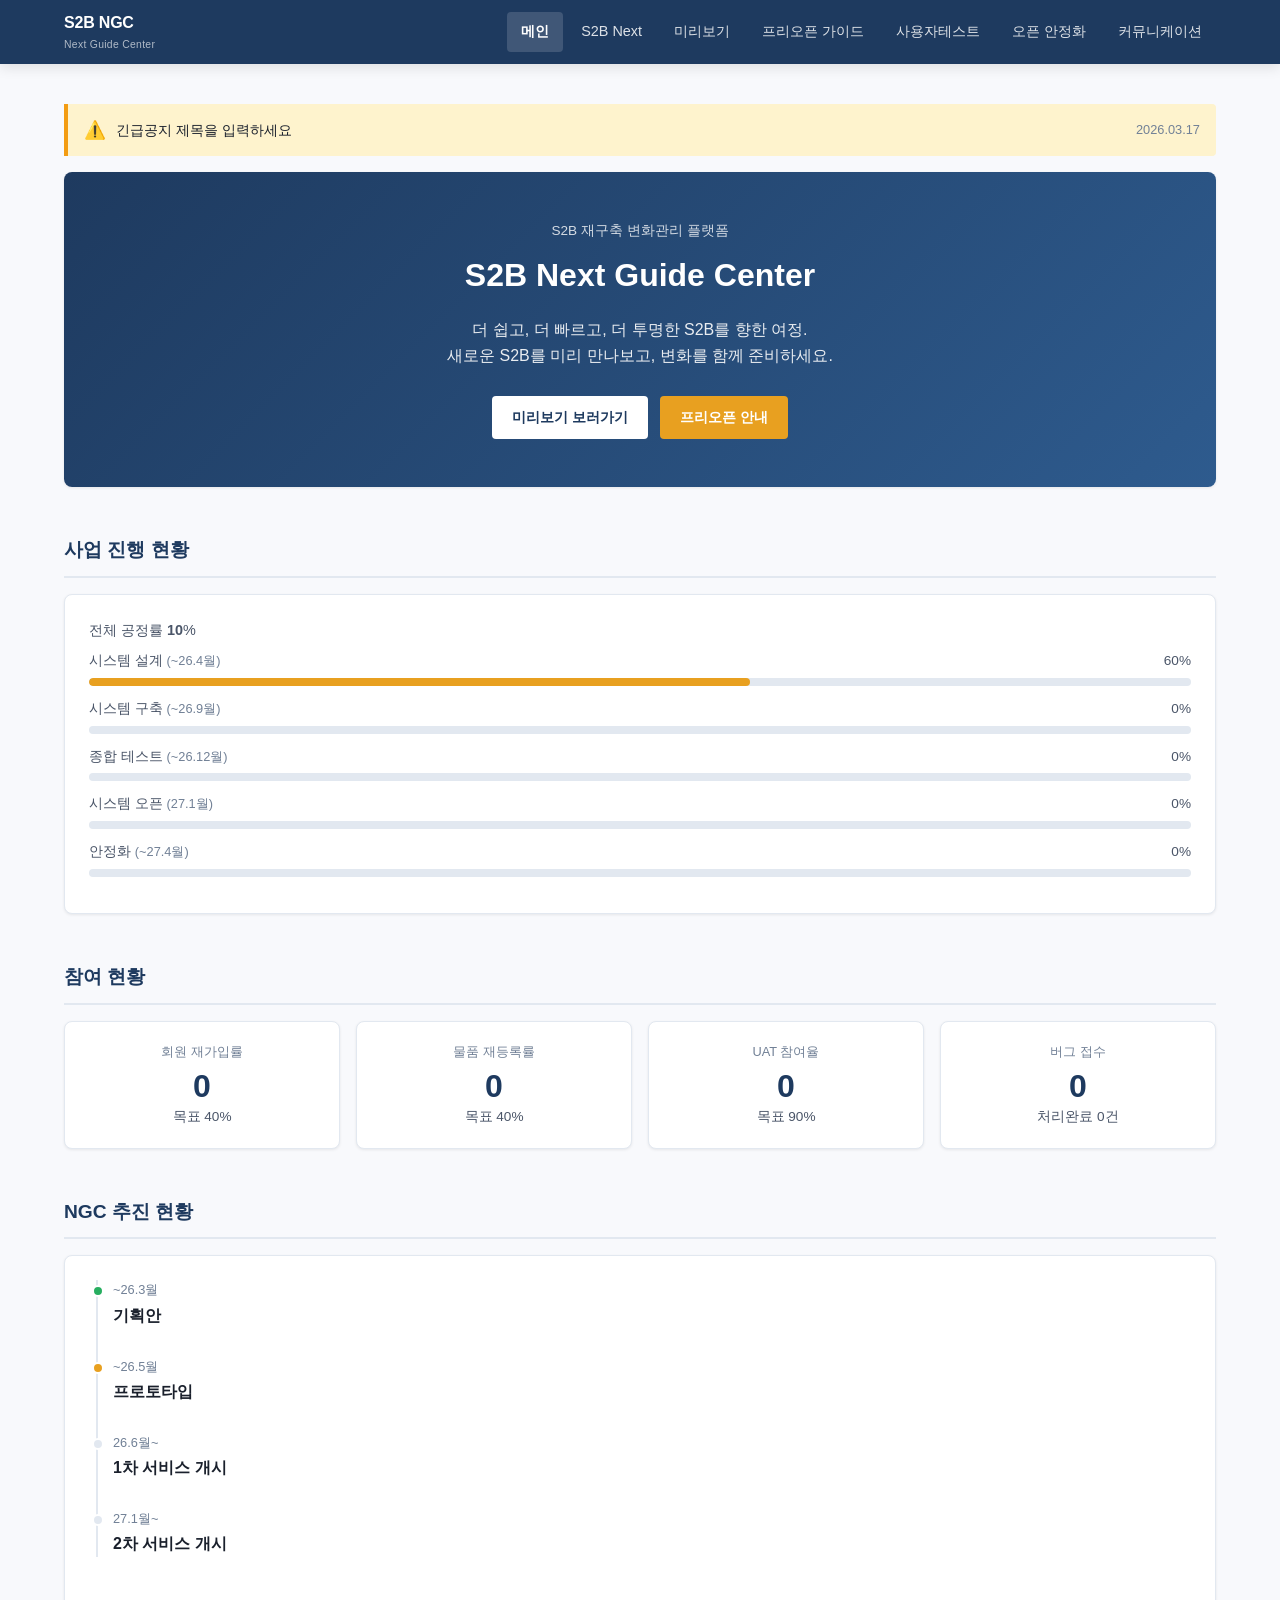
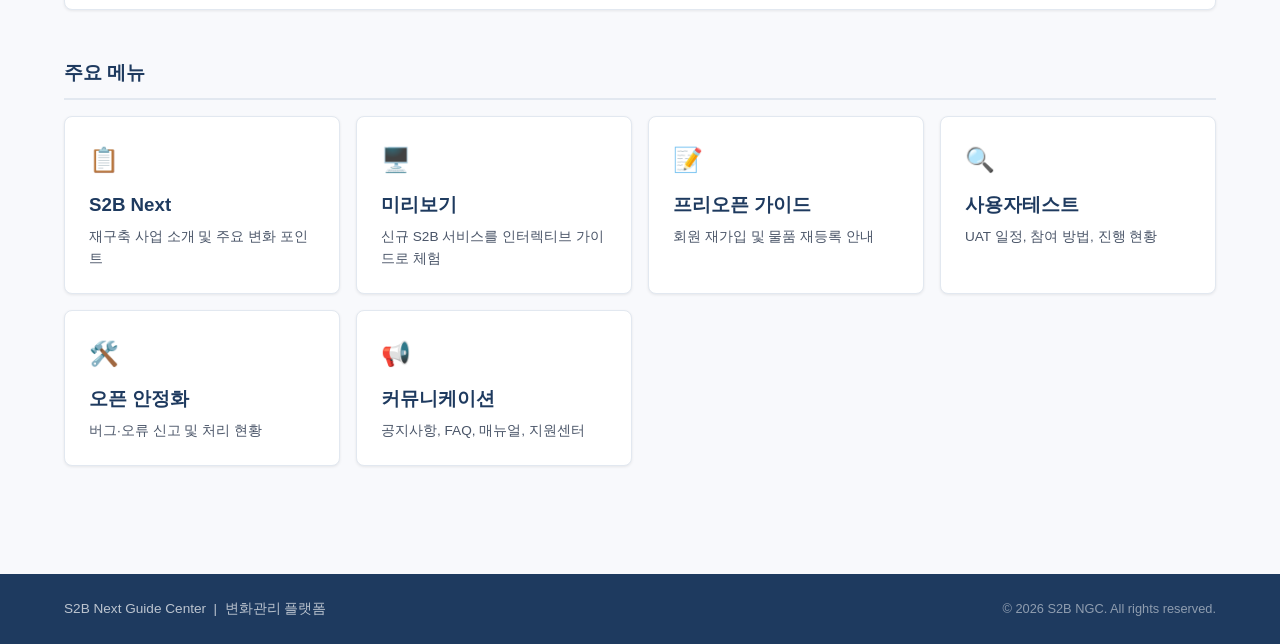
==== index.html @ f14015ec "Initial project setup: S2B NGC static website - Directory structure, CSS, JS, JSON data files, all H" ====
<!DOCTYPE html>
<html lang="ko">
<head>
  <meta charset="UTF-8">
  <meta name="viewport" content="width=device-width, initial-scale=1.0">
  <meta name="description" content="S2B 재구축 변화관리 플랫폼 - Next Guide Center">
  <title>메인 | S2B NGC</title>
  <link rel="stylesheet" href="css/style.css">
</head>
<body>

  <div id="header-mount"></div>

  <main>
    <div class="container">

      <!-- 긴급공지 -->
      <div id="urgent-notices"></div>

      <!-- 히어로 -->
      <section class="card" style="text-align:center; padding: 48px 24px; background: linear-gradient(135deg, var(--color-primary) 0%, var(--color-primary-lt) 100%); color:#fff; border:none;">
        <p style="font-size:.85rem; opacity:.8; margin-bottom:8px;">S2B 재구축 변화관리 플랫폼</p>
        <h1 style="font-size:2rem; font-weight:800; margin-bottom:16px;">S2B Next Guide Center</h1>
        <p style="font-size:1rem; opacity:.9; max-width:540px; margin:0 auto 28px;">
          더 쉽고, 더 빠르고, 더 투명한 S2B를 향한 여정.<br>
          새로운 S2B를 미리 만나보고, 변화를 함께 준비하세요.
        </p>
        <div style="display:flex; gap:12px; justify-content:center; flex-wrap:wrap;">
          <a href="preview.html"  class="btn" style="background:#fff; color:var(--color-primary);">미리보기 보러가기</a>
          <a href="preopen.html" class="btn" style="background:var(--color-accent); color:#fff;">프리오픈 안내</a>
        </div>
      </section>

      <!-- 사업 진행 현황 -->
      <section>
        <h2 class="section-title">사업 진행 현황</h2>
        <div class="card">
          <div style="margin-bottom:8px; font-size:.9rem; color:var(--color-text-sub);">
            전체 공정률 <strong id="overall-rate">-</strong>%
          </div>
          <div id="phase-progress"></div>
        </div>
      </section>

      <!-- 참여 현황 통계 -->
      <section>
        <h2 class="section-title">참여 현황</h2>
        <div class="stat-grid" id="stat-grid"></div>
      </section>

      <!-- S2B NGC 추진 현황 -->
      <section>
        <h2 class="section-title">NGC 추진 현황</h2>
        <div class="card">
          <div class="timeline" id="ngc-timeline"></div>
        </div>
      </section>

      <!-- 바로가기 카드 -->
      <section>
        <h2 class="section-title">주요 메뉴</h2>
        <div style="display:grid; grid-template-columns: repeat(auto-fit, minmax(220px, 1fr)); gap:16px;">
          <a href="s2b-next.html" class="card" style="display:block; text-decoration:none;">
            <div style="font-size:1.5rem; margin-bottom:10px;">📋</div>
            <h3 style="font-weight:700; margin-bottom:6px; color:var(--color-primary);">S2B Next</h3>
            <p style="font-size:.85rem; color:var(--color-text-sub);">재구축 사업 소개 및 주요 변화 포인트</p>
          </a>
          <a href="preview.html" class="card" style="display:block; text-decoration:none;">
            <div style="font-size:1.5rem; margin-bottom:10px;">🖥️</div>
            <h3 style="font-weight:700; margin-bottom:6px; color:var(--color-primary);">미리보기</h3>
            <p style="font-size:.85rem; color:var(--color-text-sub);">신규 S2B 서비스를 인터렉티브 가이드로 체험</p>
          </a>
          <a href="preopen.html" class="card" style="display:block; text-decoration:none;">
            <div style="font-size:1.5rem; margin-bottom:10px;">📝</div>
            <h3 style="font-weight:700; margin-bottom:6px; color:var(--color-primary);">프리오픈 가이드</h3>
            <p style="font-size:.85rem; color:var(--color-text-sub);">회원 재가입 및 물품 재등록 안내</p>
          </a>
          <a href="uat.html" class="card" style="display:block; text-decoration:none;">
            <div style="font-size:1.5rem; margin-bottom:10px;">🔍</div>
            <h3 style="font-weight:700; margin-bottom:6px; color:var(--color-primary);">사용자테스트</h3>
            <p style="font-size:.85rem; color:var(--color-text-sub);">UAT 일정, 참여 방법, 진행 현황</p>
          </a>
          <a href="stabilization.html" class="card" style="display:block; text-decoration:none;">
            <div style="font-size:1.5rem; margin-bottom:10px;">🛠️</div>
            <h3 style="font-weight:700; margin-bottom:6px; color:var(--color-primary);">오픈 안정화</h3>
            <p style="font-size:.85rem; color:var(--color-text-sub);">버그·오류 신고 및 처리 현황</p>
          </a>
          <a href="communication.html" class="card" style="display:block; text-decoration:none;">
            <div style="font-size:1.5rem; margin-bottom:10px;">📢</div>
            <h3 style="font-weight:700; margin-bottom:6px; color:var(--color-primary);">커뮤니케이션</h3>
            <p style="font-size:.85rem; color:var(--color-text-sub);">공지사항, FAQ, 매뉴얼, 지원센터</p>
          </a>
        </div>
      </section>

    </div>
  </main>

  <div id="footer-mount"></div>

  <script src="js/components.js"></script>
  <script src="js/app.js"></script>
  <script>
    document.addEventListener('DOMContentLoaded', async () => {
      const data = await loadData('data/main.json');
      if (!data) return;

      // 긴급공지
      const urgentEl = document.getElementById('urgent-notices');
      const urgent = data.notices.filter(n => n.type === 'urgent');
      urgentEl.innerHTML = urgent.map(n => `
        <div class="urgent-banner">
          <span class="urgent-icon">⚠️</span>
          <span class="urgent-text">${n.title}</span>
          <span class="urgent-date">${formatDate(n.date)}</span>
        </div>
      `).join('');

      // 전체 공정률
      document.getElementById('overall-rate').textContent = data.projectProgress.overall;

      // 단계별 진행률
      const phaseEl = document.getElementById('phase-progress');
      phaseEl.innerHTML = data.projectProgress.phases.map(p => `
        <div class="progress-wrap">
          <div class="progress-label">
            <span>${p.name} <span style="font-size:.8rem; color:var(--color-text-muted);">(${p.period})</span></span>
            <span>${p.rate}%</span>
          </div>
          <div class="progress-bar">
            <div class="progress-fill ${p.status === 'active' ? 'accent' : p.status === 'done' ? 'success' : ''}"
                 style="width:${p.rate}%"></div>
          </div>
        </div>
      `).join('');

      // 통계 카드
      const s = data.stats;
      renderStatCards('stat-grid', [
        { label: '회원 재가입률',  value: s.memberReregister.current,  unit: `목표 ${s.memberReregister.target}%`,  color: '' },
        { label: '물품 재등록률',  value: s.productReregister.current, unit: `목표 ${s.productReregister.target}%`, color: '' },
        { label: 'UAT 참여율',     value: s.uatProgress.current,       unit: `목표 ${s.uatProgress.target}%`,       color: '' },
        { label: '버그 접수',      value: s.bugBounty.total,           unit: `처리완료 ${s.bugBounty.completed}건`, color: '' },
      ]);

      // NGC 타임라인
      const tlEl = document.getElementById('ngc-timeline');
      tlEl.innerHTML = data.ngcProgress.phases.map(p => `
        <div class="timeline-item ${p.status}">
          <div class="timeline-period">${p.period}</div>
          <div class="timeline-label">${p.name}</div>
        </div>
      `).join('');
    });
  </script>
</body>
</html>
---- css/style.css ----
/* ============================================================
   S2B NGC - style.css
   반응형: PC(1024px+) / Mobile(~767px)
   ============================================================ */

/* ── CSS 변수 ── */
:root {
  --color-primary:     #1E3A5F;
  --color-primary-lt:  #2E5B8E;
  --color-accent:      #E8A020;
  --color-success:     #27AE60;
  --color-danger:      #E74C3C;
  --color-warning:     #F39C12;

  --color-bg:          #F8F9FC;
  --color-surface:     #FFFFFF;
  --color-border:      #E2E8F0;

  --color-text:        #1A202C;
  --color-text-sub:    #4A5568;
  --color-text-muted:  #718096;

  --font-base:         'Noto Sans KR', 'Apple SD Gothic Neo', sans-serif;
  --font-size-base:    16px;

  --radius-sm:         4px;
  --radius-md:         8px;
  --radius-lg:         12px;

  --shadow-sm:         0 1px 3px rgba(0,0,0,.08);
  --shadow-md:         0 4px 12px rgba(0,0,0,.10);

  --header-height:     64px;
  --container-width:   1200px;
  --gap:               24px;
}

/* ── 리셋 ── */
*, *::before, *::after { box-sizing: border-box; margin: 0; padding: 0; }
html { font-size: var(--font-size-base); scroll-behavior: smooth; }
body {
  font-family: var(--font-base);
  color: var(--color-text);
  background: var(--color-bg);
  line-height: 1.6;
  min-height: 100vh;
  display: flex;
  flex-direction: column;
}
a { color: inherit; text-decoration: none; }
ul, ol { list-style: none; }
img { max-width: 100%; display: block; }
button { cursor: pointer; font-family: inherit; border: none; background: none; }

/* ── 레이아웃 ── */
.container {
  width: 100%;
  max-width: var(--container-width);
  margin: 0 auto;
  padding: 0 var(--gap);
}
main { flex: 1; padding: 40px 0 60px; }
.page-title {
  font-size: 1.75rem;
  font-weight: 700;
  color: var(--color-primary);
  margin-bottom: 8px;
}
.page-desc {
  color: var(--color-text-sub);
  margin-bottom: 40px;
}
section { margin-bottom: 48px; }
.section-title {
  font-size: 1.2rem;
  font-weight: 700;
  color: var(--color-primary);
  margin-bottom: 16px;
  padding-bottom: 10px;
  border-bottom: 2px solid var(--color-border);
}

/* ── 헤더 ── */
#site-header {
  position: sticky;
  top: 0;
  z-index: 100;
  height: var(--header-height);
  background: var(--color-primary);
  box-shadow: var(--shadow-md);
}
#site-header .container {
  display: flex;
  align-items: center;
  justify-content: space-between;
  height: 100%;
}
.header-logo {
  display: flex;
  flex-direction: column;
  gap: 1px;
}
.header-logo .logo-title {
  font-size: 1rem;
  font-weight: 700;
  color: #fff;
  letter-spacing: -.2px;
}
.header-logo .logo-sub {
  font-size: .65rem;
  color: rgba(255,255,255,.65);
  letter-spacing: .3px;
}

/* GNB */
.gnb { display: flex; gap: 4px; }
.gnb a {
  display: block;
  padding: 8px 14px;
  font-size: .9rem;
  color: rgba(255,255,255,.85);
  border-radius: var(--radius-sm);
  transition: background .15s, color .15s;
  white-space: nowrap;
}
.gnb a:hover,
.gnb a.active {
  background: rgba(255,255,255,.15);
  color: #fff;
}
.gnb a.active { font-weight: 700; }

/* 햄버거 버튼 (모바일 전용) */
.menu-toggle {
  display: none;
  flex-direction: column;
  gap: 5px;
  padding: 6px;
}
.menu-toggle span {
  display: block;
  width: 24px;
  height: 2px;
  background: #fff;
  border-radius: 2px;
  transition: transform .25s, opacity .25s;
}
.menu-toggle.open span:nth-child(1) { transform: translateY(7px) rotate(45deg); }
.menu-toggle.open span:nth-child(2) { opacity: 0; }
.menu-toggle.open span:nth-child(3) { transform: translateY(-7px) rotate(-45deg); }

/* ── 푸터 ── */
#site-footer {
  background: var(--color-primary);
  color: rgba(255,255,255,.7);
  padding: 24px 0;
  font-size: .85rem;
}
#site-footer .container {
  display: flex;
  align-items: center;
  justify-content: space-between;
  flex-wrap: wrap;
  gap: 8px;
}
.footer-copy { color: rgba(255,255,255,.5); font-size: .8rem; }

/* ── 공통 컴포넌트 ── */

/* 배지 */
.badge {
  display: inline-block;
  padding: 2px 8px;
  border-radius: 20px;
  font-size: .75rem;
  font-weight: 600;
}
.badge-urgent  { background: #FEE2E2; color: var(--color-danger); }
.badge-notice  { background: #DBEAFE; color: #1D4ED8; }
.badge-new     { background: #D1FAE5; color: #065F46; }
.badge-info    { background: #E0E7FF; color: #3730A3; }

/* 카드 */
.card {
  background: var(--color-surface);
  border: 1px solid var(--color-border);
  border-radius: var(--radius-md);
  padding: 24px;
  box-shadow: var(--shadow-sm);
}

/* 통계 카드 */
.stat-grid {
  display: grid;
  grid-template-columns: repeat(auto-fit, minmax(200px, 1fr));
  gap: 16px;
}
.stat-card {
  background: var(--color-surface);
  border: 1px solid var(--color-border);
  border-radius: var(--radius-md);
  padding: 20px;
  text-align: center;
  box-shadow: var(--shadow-sm);
}
.stat-card .stat-label {
  font-size: .8rem;
  color: var(--color-text-muted);
  margin-bottom: 8px;
}
.stat-card .stat-value {
  font-size: 2rem;
  font-weight: 700;
  color: var(--color-primary);
  line-height: 1;
}
.stat-card .stat-unit {
  font-size: .85rem;
  color: var(--color-text-sub);
  margin-top: 4px;
}

/* 진행률 바 */
.progress-wrap { margin-bottom: 12px; }
.progress-label {
  display: flex;
  justify-content: space-between;
  font-size: .85rem;
  margin-bottom: 6px;
  color: var(--color-text-sub);
}
.progress-bar {
  height: 8px;
  background: var(--color-border);
  border-radius: 4px;
  overflow: hidden;
}
.progress-fill {
  height: 100%;
  background: var(--color-primary-lt);
  border-radius: 4px;
  transition: width .6s ease;
}
.progress-fill.accent { background: var(--color-accent); }
.progress-fill.success { background: var(--color-success); }

/* 공지 목록 */
.notice-list { display: flex; flex-direction: column; gap: 0; }
.notice-item {
  display: flex;
  align-items: center;
  gap: 12px;
  padding: 14px 0;
  border-bottom: 1px solid var(--color-border);
  font-size: .9rem;
}
.notice-item:last-child { border-bottom: none; }
.notice-item .notice-title {
  flex: 1;
  overflow: hidden;
  white-space: nowrap;
  text-overflow: ellipsis;
}
.notice-item .notice-date { color: var(--color-text-muted); font-size: .8rem; flex-shrink: 0; }

/* 버튼 */
.btn {
  display: inline-flex;
  align-items: center;
  gap: 6px;
  padding: 10px 20px;
  border-radius: var(--radius-sm);
  font-size: .9rem;
  font-weight: 600;
  transition: opacity .15s, transform .1s;
}
.btn:hover { opacity: .88; transform: translateY(-1px); }
.btn-primary { background: var(--color-primary); color: #fff; }
.btn-accent  { background: var(--color-accent); color: #fff; }
.btn-outline {
  background: transparent;
  color: var(--color-primary);
  border: 1.5px solid var(--color-primary);
}

/* 긴급공지 배너 */
.urgent-banner {
  background: #FEF3CD;
  border-left: 4px solid var(--color-warning);
  border-radius: 0 var(--radius-sm) var(--radius-sm) 0;
  padding: 12px 16px;
  margin-bottom: 16px;
  display: flex;
  align-items: center;
  gap: 10px;
  font-size: .9rem;
}
.urgent-banner .urgent-icon { font-size: 1.1rem; flex-shrink: 0; }
.urgent-banner .urgent-text { flex: 1; }
.urgent-banner .urgent-date { color: var(--color-text-muted); font-size: .8rem; flex-shrink: 0; }

/* 타임라인 */
.timeline { position: relative; padding-left: 24px; }
.timeline::before {
  content: '';
  position: absolute;
  left: 7px; top: 0; bottom: 0;
  width: 2px;
  background: var(--color-border);
}
.timeline-item { position: relative; margin-bottom: 28px; }
.timeline-item::before {
  content: '';
  position: absolute;
  left: -21px;
  top: 5px;
  width: 12px;
  height: 12px;
  border-radius: 50%;
  background: var(--color-border);
  border: 2px solid var(--color-surface);
}
.timeline-item.done::before   { background: var(--color-success); }
.timeline-item.active::before { background: var(--color-accent); }
.timeline-item.upcoming::before { background: var(--color-border); }
.timeline-period { font-size: .8rem; color: var(--color-text-muted); margin-bottom: 2px; }
.timeline-label  { font-weight: 600; }

/* FAQ 아코디언 */
.faq-list { display: flex; flex-direction: column; gap: 8px; }
.faq-item { border: 1px solid var(--color-border); border-radius: var(--radius-md); overflow: hidden; }
.faq-question {
  width: 100%;
  display: flex;
  align-items: center;
  justify-content: space-between;
  padding: 16px 20px;
  font-size: .95rem;
  font-weight: 600;
  text-align: left;
  background: var(--color-surface);
  transition: background .15s;
}
.faq-question:hover { background: var(--color-bg); }
.faq-question .faq-arrow {
  font-size: .8rem;
  transition: transform .25s;
  flex-shrink: 0;
}
.faq-item.open .faq-arrow { transform: rotate(180deg); }
.faq-answer {
  display: none;
  padding: 0 20px 16px;
  font-size: .9rem;
  color: var(--color-text-sub);
  line-height: 1.7;
}
.faq-item.open .faq-answer { display: block; }

/* 체크리스트 */
.checklist { display: flex; flex-direction: column; gap: 10px; }
.checklist-item {
  display: flex;
  align-items: flex-start;
  gap: 10px;
  font-size: .9rem;
}
.checklist-item input[type="checkbox"] {
  width: 18px; height: 18px;
  margin-top: 2px;
  accent-color: var(--color-primary);
  flex-shrink: 0;
}

/* ── 미리보기 전용: PC 전용 안내 ── */
.pc-only-notice {
  display: none;
  text-align: center;
  padding: 60px 20px;
  color: var(--color-text-sub);
}
.pc-only-notice .pc-only-icon { font-size: 3rem; margin-bottom: 16px; }
.pc-only-notice p { font-size: 1rem; }
.preview-frame-wrap {
  width: 100%;
  border: 1px solid var(--color-border);
  border-radius: var(--radius-md);
  overflow: hidden;
  background: #fff;
}
.preview-frame-wrap iframe {
  width: 100%;
  min-height: 700px;
  border: none;
  display: block;
}

/* ── 반응형: 모바일 (~ 767px) ── */
@media (max-width: 767px) {
  :root {
    --font-size-base: 15px;
    --gap: 16px;
  }

  main { padding: 24px 0 48px; }
  .page-title { font-size: 1.4rem; }

  /* 헤더: 햄버거 메뉴 */
  .menu-toggle { display: flex; }
  .gnb {
    display: none;
    position: absolute;
    top: var(--header-height);
    left: 0;
    right: 0;
    flex-direction: column;
    gap: 0;
    background: var(--color-primary);
    padding: 8px 0 16px;
    box-shadow: var(--shadow-md);
  }
  .gnb.open { display: flex; }
  .gnb a {
    padding: 12px 24px;
    border-radius: 0;
    font-size: 1rem;
  }

  /* 통계 그리드: 2열 */
  .stat-grid { grid-template-columns: repeat(2, 1fr); }

  /* 미리보기: 모바일 숨김 */
  .preview-content  { display: none; }
  .pc-only-notice   { display: block; }

  /* 푸터 */
  #site-footer .container { flex-direction: column; align-items: flex-start; }
}

/* 태블릿 (768px ~ 1023px) */
@media (min-width: 768px) and (max-width: 1023px) {
  :root { --container-width: 960px; }
  .stat-grid { grid-template-columns: repeat(3, 1fr); }
}
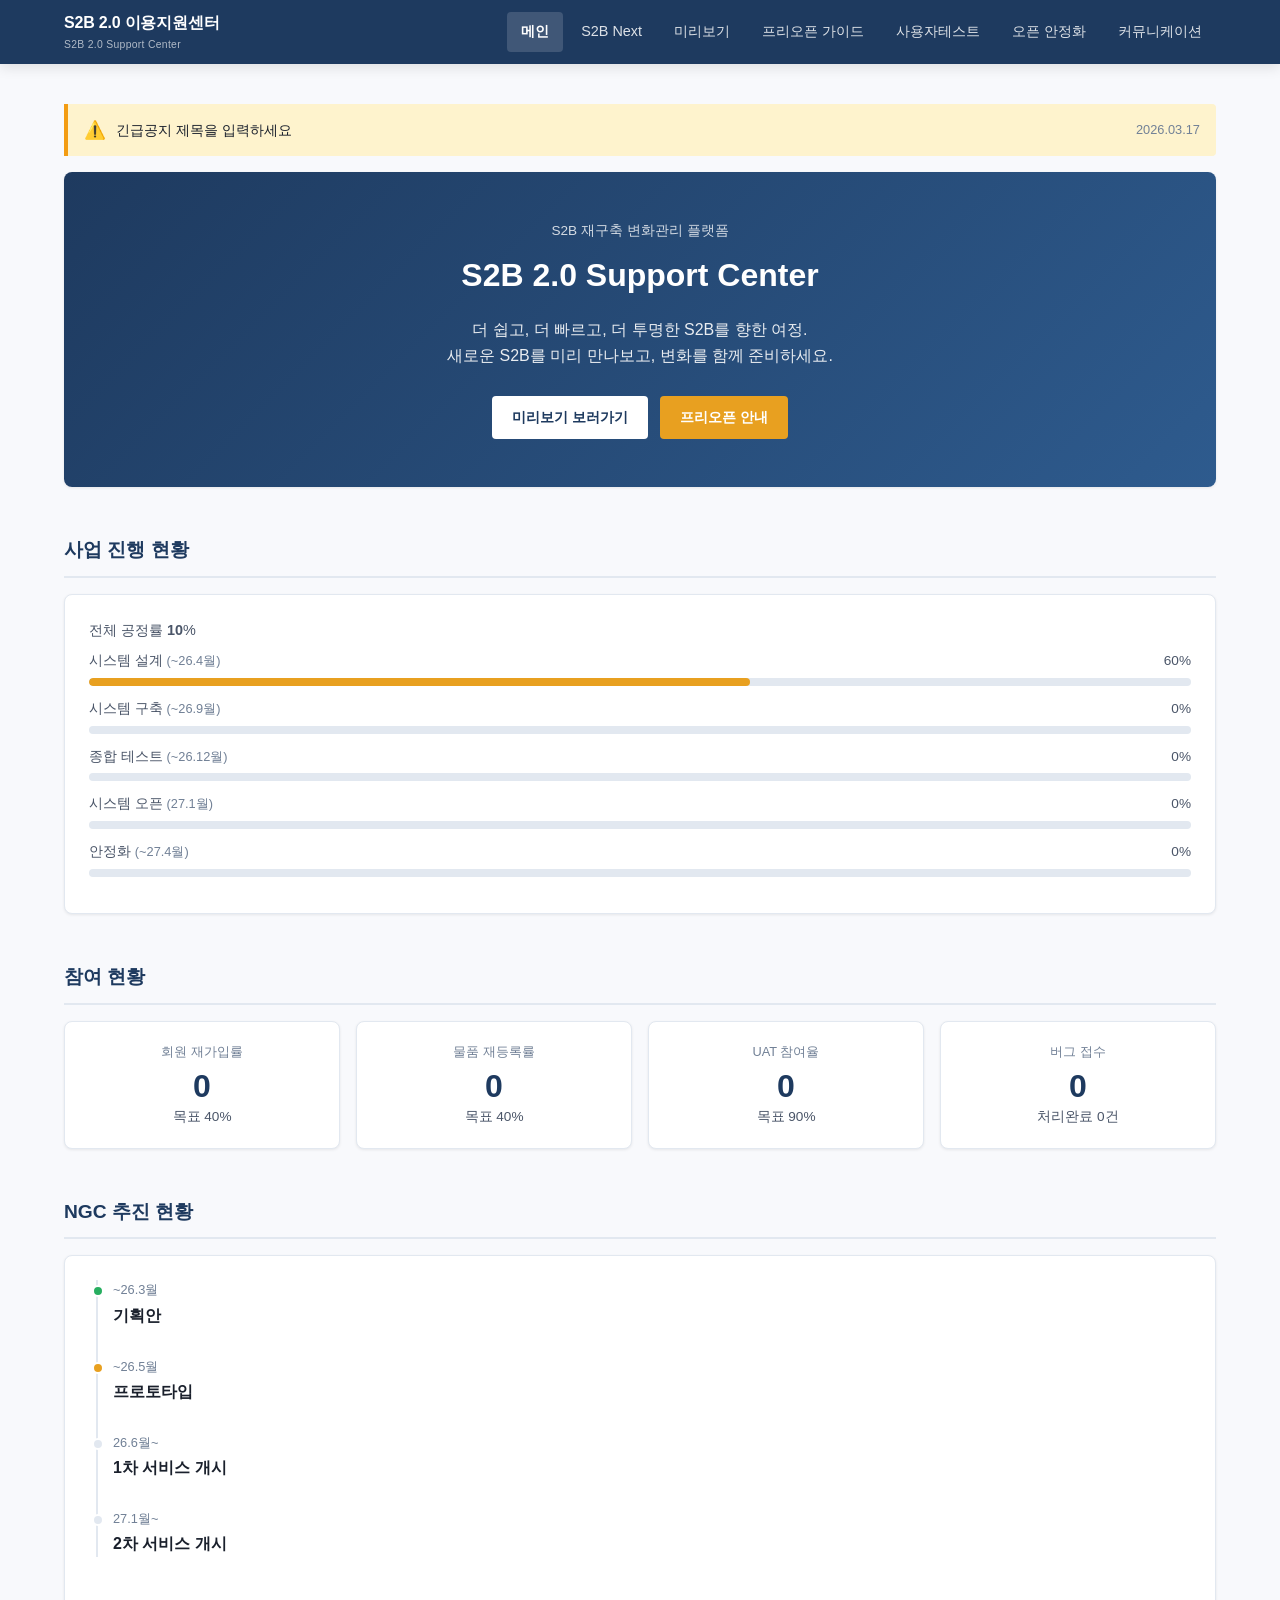
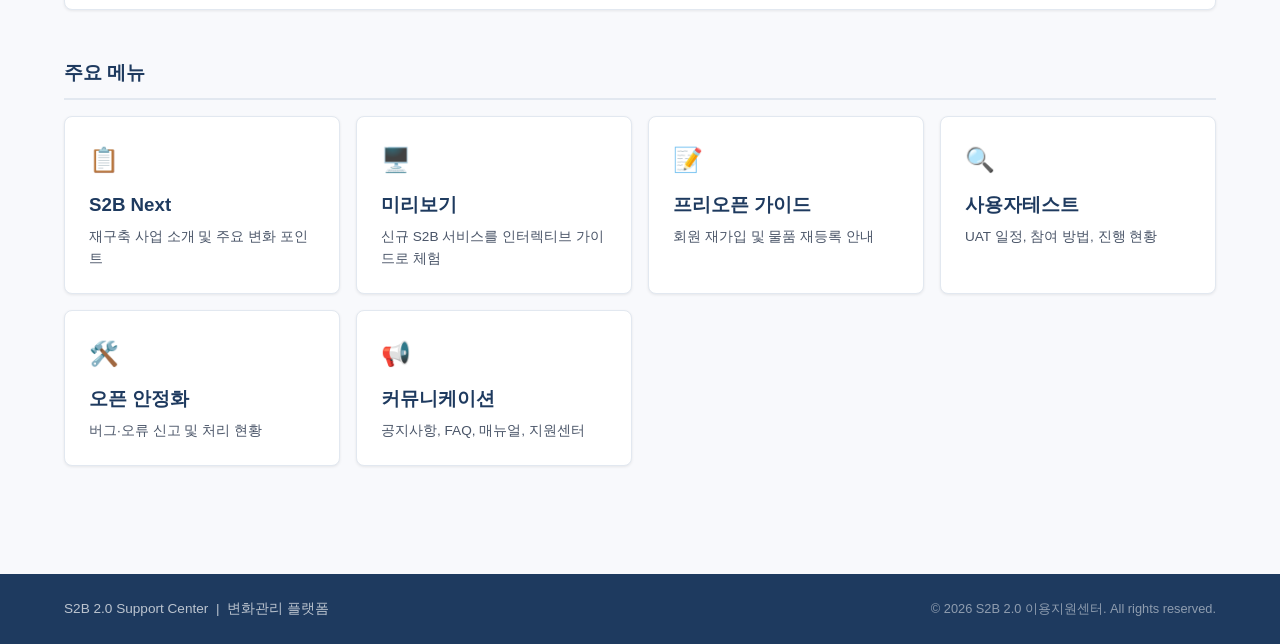
==== commit 74dc3a61: "Update service name and add notice click-to-expand - Rename S2B NGC → S2B 2.0 이용지원센터 across all page" ====
--- a/index.html
+++ b/index.html
@@ -3,8 +3,8 @@
 <head>
   <meta charset="UTF-8">
   <meta name="viewport" content="width=device-width, initial-scale=1.0">
-  <meta name="description" content="S2B 재구축 변화관리 플랫폼 - Next Guide Center">
-  <title>메인 | S2B NGC</title>
+  <meta name="description" content="S2B 재구축 변화관리 플랫폼 - S2B 2.0 Support Center">
+  <title>메인 | S2B 2.0 이용지원센터</title>
   <link rel="stylesheet" href="css/style.css">
 </head>
 <body>
@@ -20,7 +20,7 @@
       <!-- 히어로 -->
       <section class="card" style="text-align:center; padding: 48px 24px; background: linear-gradient(135deg, var(--color-primary) 0%, var(--color-primary-lt) 100%); color:#fff; border:none;">
         <p style="font-size:.85rem; opacity:.8; margin-bottom:8px;">S2B 재구축 변화관리 플랫폼</p>
-        <h1 style="font-size:2rem; font-weight:800; margin-bottom:16px;">S2B Next Guide Center</h1>
+        <h1 style="font-size:2rem; font-weight:800; margin-bottom:16px;">S2B 2.0 Support Center</h1>
         <p style="font-size:1rem; opacity:.9; max-width:540px; margin:0 auto 28px;">
           더 쉽고, 더 빠르고, 더 투명한 S2B를 향한 여정.<br>
           새로운 S2B를 미리 만나보고, 변화를 함께 준비하세요.
--- a/css/style.css
+++ b/css/style.css
@@ -1,5 +1,5 @@
 /* ============================================================
-   S2B NGC - style.css
+   S2B 2.0 이용지원센터 - style.css
    반응형: PC(1024px+) / Mobile(~767px)
    ============================================================ */
 
@@ -246,15 +246,21 @@
 
 /* 공지 목록 */
 .notice-list { display: flex; flex-direction: column; gap: 0; }
+.notice-entry { border-bottom: 1px solid var(--color-border); }
+.notice-entry:last-child { border-bottom: none; }
 .notice-item {
+  width: 100%;
   display: flex;
   align-items: center;
   gap: 12px;
   padding: 14px 0;
-  border-bottom: 1px solid var(--color-border);
-  font-size: .9rem;
-}
-.notice-item:last-child { border-bottom: none; }
+  font-size: .9rem;
+  background: none;
+  border: none;
+  cursor: pointer;
+  text-align: left;
+}
+.notice-item:hover { background: var(--color-bg); }
 .notice-item .notice-title {
   flex: 1;
   overflow: hidden;
@@ -262,6 +268,16 @@
   text-overflow: ellipsis;
 }
 .notice-item .notice-date { color: var(--color-text-muted); font-size: .8rem; flex-shrink: 0; }
+.notice-item .notice-arrow { font-size: .8rem; transition: transform .25s; flex-shrink: 0; color: var(--color-text-muted); }
+.notice-entry.open .notice-arrow { transform: rotate(180deg); }
+.notice-body {
+  display: none;
+  padding: 0 4px 16px;
+  font-size: .875rem;
+  color: var(--color-text-sub);
+  line-height: 1.7;
+}
+.notice-entry.open .notice-body { display: block; }
 
 /* 버튼 */
 .btn {
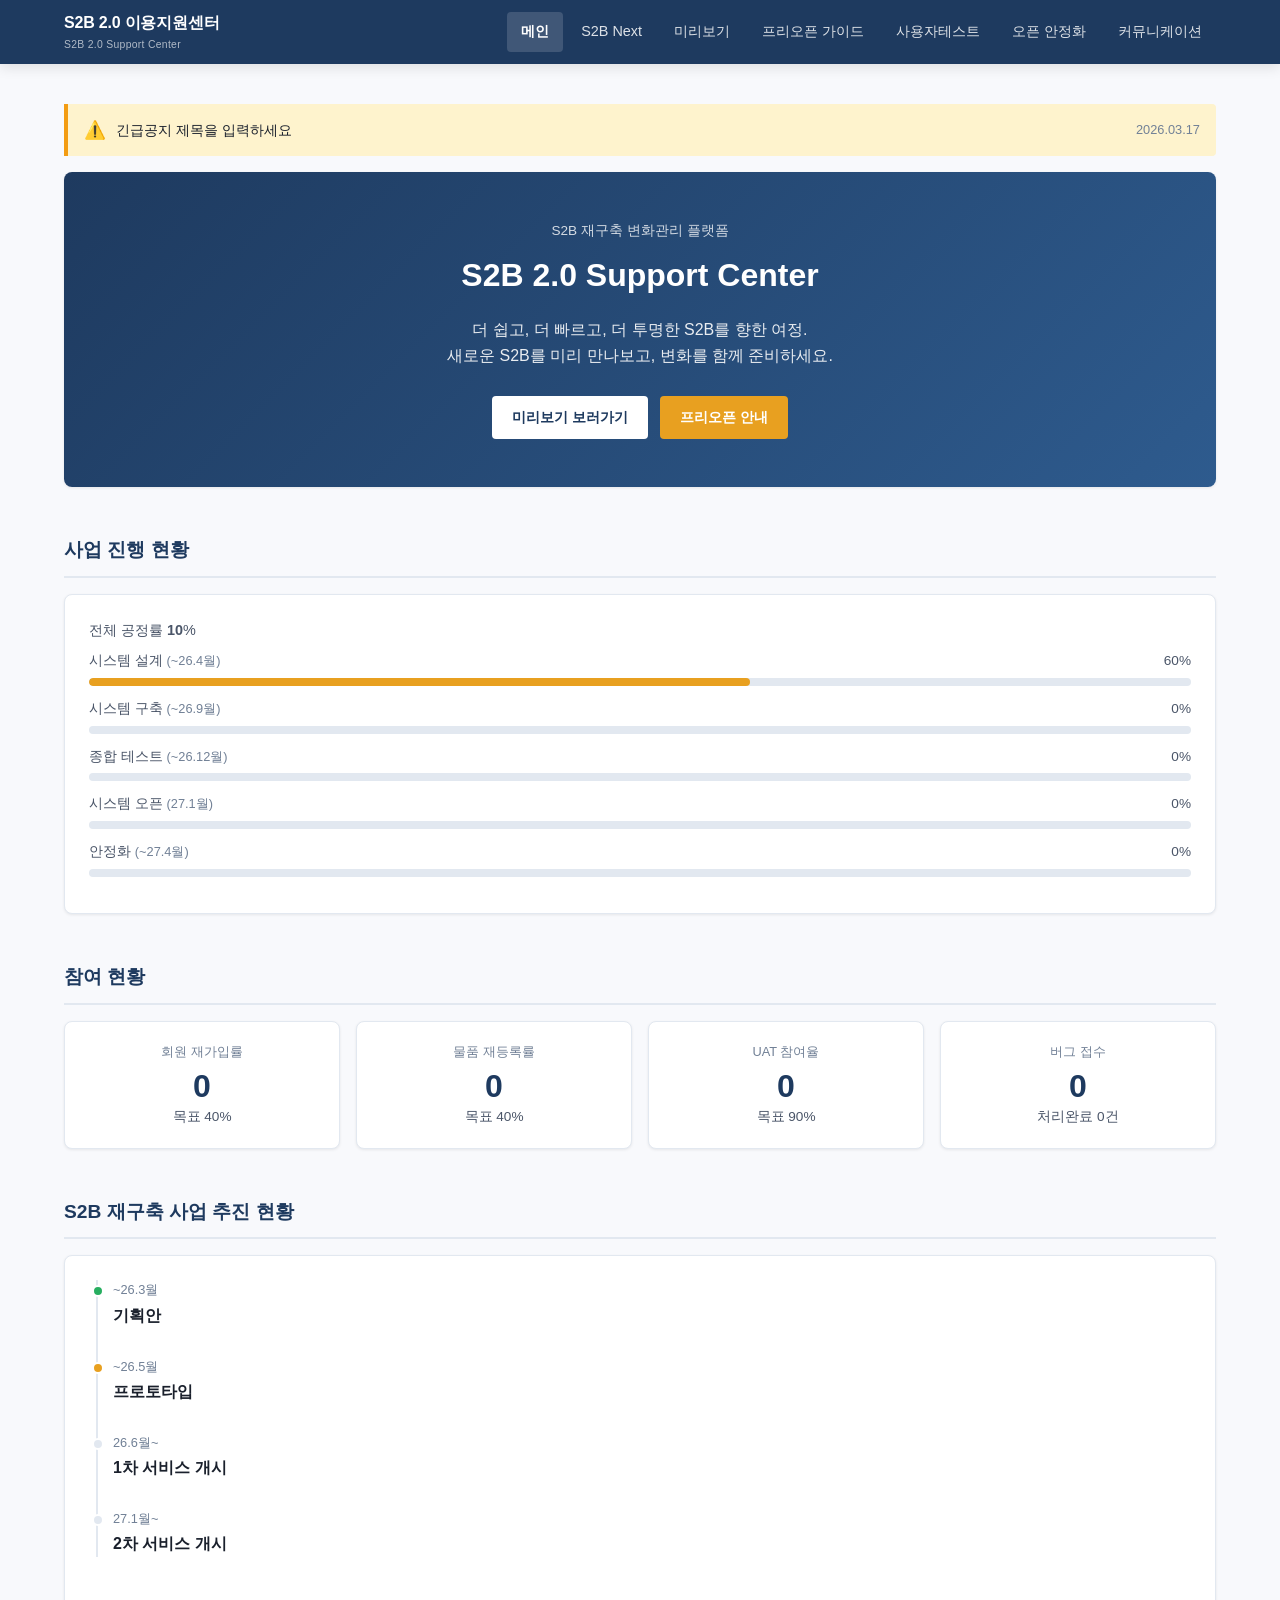
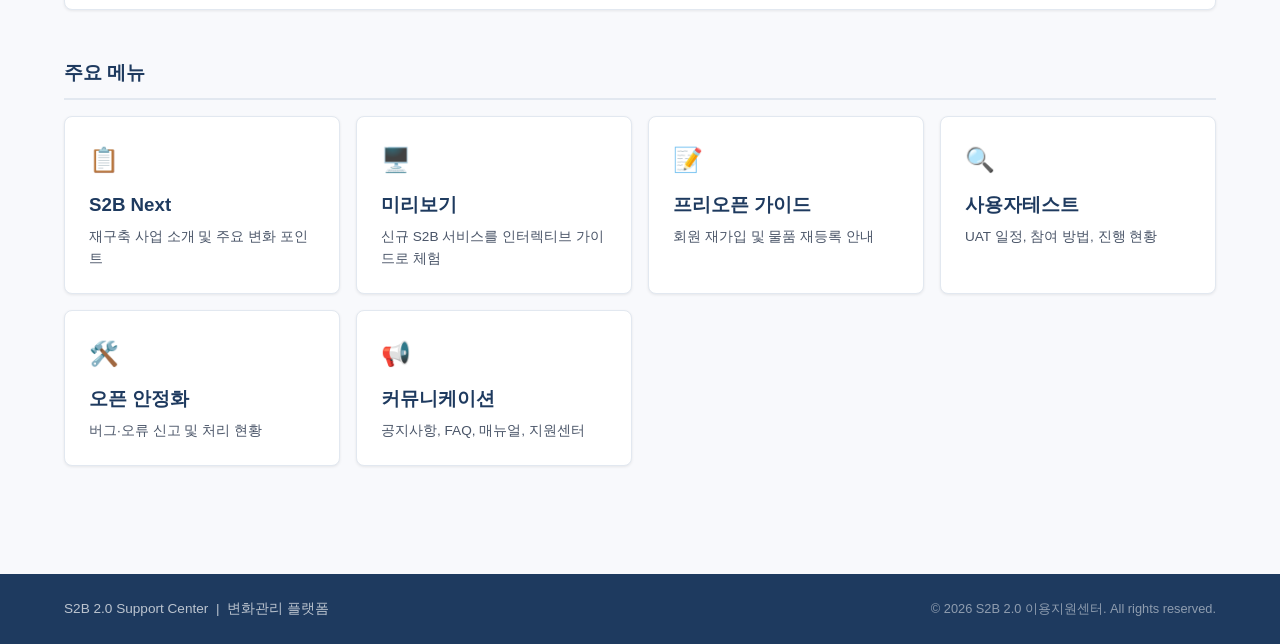
==== commit 080d1254: "Replace 'NGC' with correct service names in content - 이용지원센터 내 'NGC' → 'S2B 2.0 이용지원센터' (communicati" ====
--- a/index.html
+++ b/index.html
@@ -48,9 +48,9 @@
         <div class="stat-grid" id="stat-grid"></div>
       </section>
 
-      <!-- S2B NGC 추진 현황 -->
+      <!-- S2B 재구축 사업 추진 현황 -->
       <section>
-        <h2 class="section-title">NGC 추진 현황</h2>
+        <h2 class="section-title">S2B 재구축 사업 추진 현황</h2>
         <div class="card">
           <div class="timeline" id="ngc-timeline"></div>
         </div>
